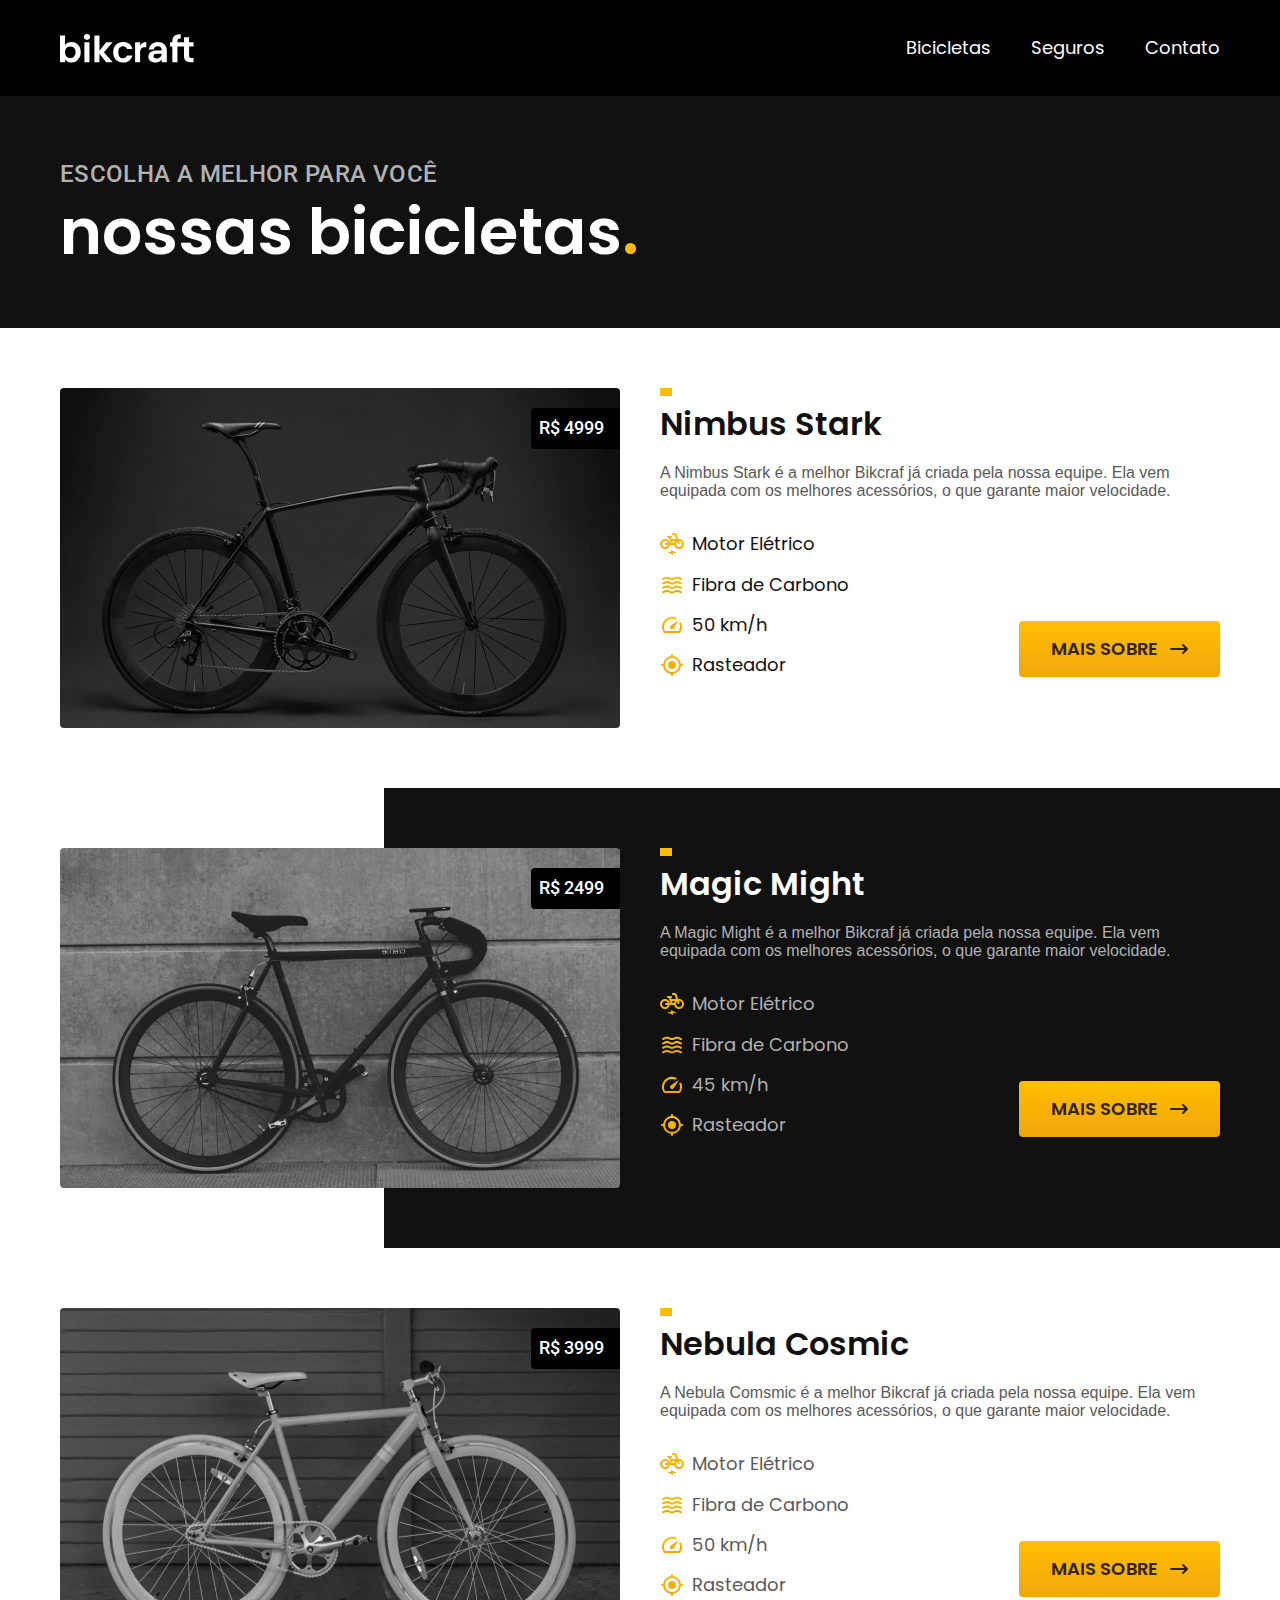
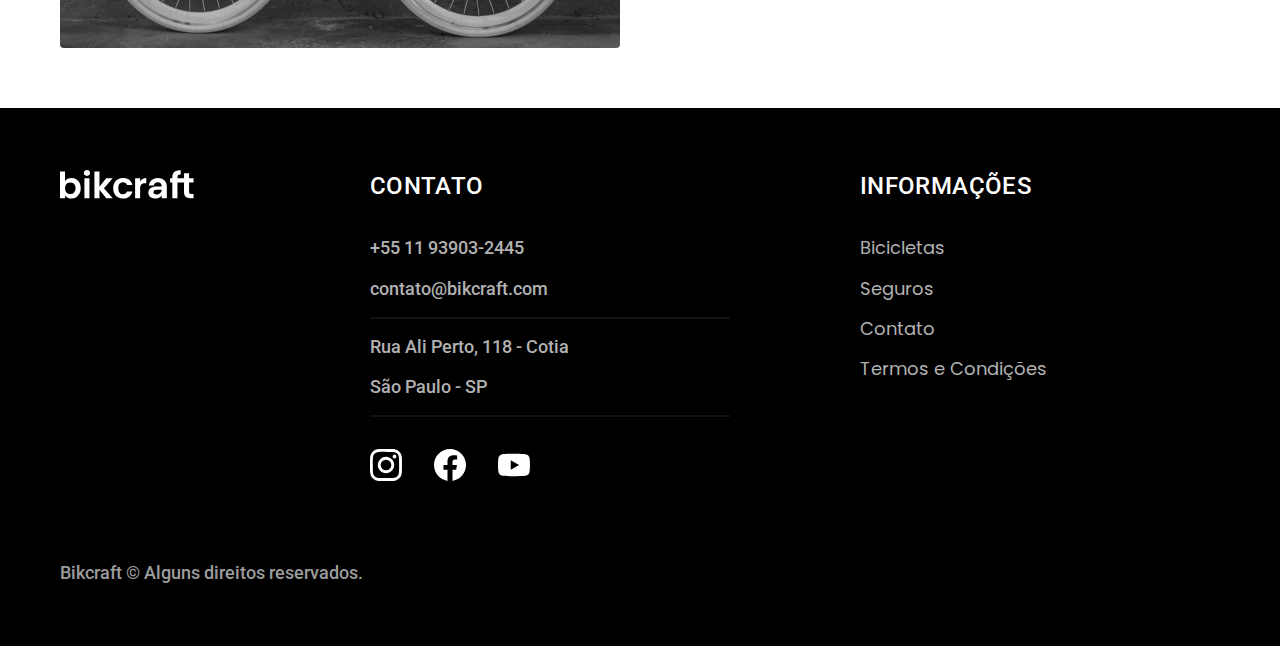
==== bicicletas.html @ 4321195b "Finalized home page, added bicycles page and added insurance page." ====
<!DOCTYPE html>
<html lang="pt-br">

<head>
    <meta charset="UTF-8">
    <meta name="viewport" content="width=device-width, initial-scale=1.0">
    <meta name="description" content="Termos e Condições.">

    <title>Bicicletas | Bikcraft</title>

    <link rel="stylesheet" href="./css/style.css">
    <!-- google fontes -->
    <link rel="preconnect" href="https://fonts.googleapis.com">
    <link rel="preconnect" href="https://fonts.gstatic.com" crossorigin>
    <link
        href="https://fonts.googleapis.com/css2?family=Poppins:ital,wght@0,100;0,200;0,300;0,400;0,500;0,600;0,700;0,800;0,900;1,100;1,200;1,300;1,400;1,500;1,600;1,700;1,800;1,900&family=Roboto:ital,wght@0,100;0,300;0,400;0,500;0,700;0,900;1,100;1,300;1,400;1,500;1,700;1,900&display=swap"
        rel="stylesheet">
    <!-- fim google fontes -->
</head>

<body id="bicicletas">
    <!--HEADER SITE-->
    <header class="header_bg">
        <div class="header container">
            <a href="./">
                <img src="./img/bikcraft.svg" alt="Bikcraft">
            </a>

            <nav aria-label="primaria">
                <ul class="header_menu font_1_m cor_0">
                    <li><a href="./bicicletas.html">Bicicletas</a></li>
                    <li><a href="./seguros.html">Seguros</a></li>
                    <li><a href="./contato.html">Contato</a></li>
                </ul> <!--header_menu-->
            </nav>
        </div> <!--header-->
    </header> <!--header_bg-->

    <main>
        <div class="titulo_bg">
            <div class="titulo container">
                <p class="font_2_l_b cor_5">Escolha a melhor para você</p>
                <h1 class="font_1_xxl cor_0">nossas bicicletas<span class="cor_p1">.</span></h1>
            </div> <!--titulo-->
        </div> <!--titulo_bg-->

        <div class="bicicletas_bg">
            <div class="bicicletas container">
                <div class="bicicletas_imagem">
                    <img src="./img/bicicletas/nimbus.jpg" alt="Bicicleta preta">
                    <span class="font_2_m cor_0">R$ 4999</span>
                </div>
                <div class="bicicletas_conteudo">
                    <h2 class="font_1_xl">Nimbus Stark</h2>
                    <p class="font_2_s cor_8">A Nimbus Stark é a melhor Bikcraf já criada pela nossa equipe. Ela vem
                        equipada com os melhores acessórios, o que garante maior velocidade.</p>

                    <ul class="font_1_m cor">
                        <li><img src="./img/icones/eletrica.svg">
                            Motor Elétrico
                        </li>
                        <li><img src="./img/icones/carbono.svg">
                            Fibra de Carbono
                        </li>
                        <li><img src="./img/icones/velocidade.svg">
                            50 km/h
                        </li>
                        <li><img src="./img/icones/rastreador.svg">
                            Rasteador
                        </li>
                    </ul>
                    <a class="botao seta" href="./bicicletas/nimbus.html">Mais Sobre</a>
                </div>
            </div>
        </div>

        <div class="bicicletas_bg">
            <div class="bicicletas container">
                <div class="bicicletas_imagem">
                    <img src="./img/bicicletas/magic.jpg" alt="Bicicleta preta">
                    <span class="font_2_m cor_0">R$ 2499</span>
                </div>
                <div class="bicicletas_conteudo">
                    <h2 class="font_1_xl cor_0">Magic Might</h2>
                    <p class="font_2_s cor_5">A Magic Might é a melhor Bikcraf já criada pela nossa equipe. Ela vem
                        equipada com os melhores acessórios, o que garante maior velocidade.</p>

                    <ul class="font_1_m cor_5">
                        <li><img src="./img/icones/eletrica.svg">
                            Motor Elétrico
                        </li>
                        <li><img src="./img/icones/carbono.svg">
                            Fibra de Carbono
                        </li>
                        <li><img src="./img/icones/velocidade.svg">
                            45 km/h
                        </li>
                        <li><img src="./img/icones/rastreador.svg">
                            Rasteador
                        </li>
                    </ul>

                    <a class="botao seta" href="./bicicletas/magic.html">Mais Sobre</a>
                </div>
            </div>
        </div>

        <div class="bicicletas_bg">
            <div class="bicicletas container">
                <div class="bicicletas_imagem">
                    <img src="./img/bicicletas/nebula.jpg" alt="Bicicleta preta">
                    <span class="font_2_m cor_0">R$ 3999</span>
                </div>
                <div class="bicicletas_conteudo">
                    <h2 class="font_1_xl">Nebula Cosmic</h2>
                    <p class="font_2_s cor_8">A Nebula Comsmic é a melhor Bikcraf já criada pela nossa equipe. Ela vem
                        equipada com os melhores acessórios, o que garante maior velocidade.</p>

                    <ul class="font_1_m cor_8">
                        <li><img src="./img/icones/eletrica.svg">
                            Motor Elétrico
                        </li>
                        <li><img src="./img/icones/carbono.svg">
                            Fibra de Carbono
                        </li>
                        <li><img src="./img/icones/velocidade.svg">
                            50 km/h
                        </li>
                        <li><img src="./img/icones/rastreador.svg">
                            Rasteador
                        </li>
                    </ul>
                    <a class="botao seta" href="./bicicletas/nebula.html">Mais Sobre</a>
                </div>
            </div>
        </div>
    </main>

    <!-- FOOTER SITE -->
    <footer class="footer_bg">
        <div class="footer container">
            <img src="./img/bikcraft.svg" alt="Bikcraft">
            <div class="footer_contato">
                <h3 class="font_2_l_b cor_0">Contato</h3>
                <ul class="font_2_m cor_5">
                    <li><a href="tel:+5511939032445">+55 11 93903-2445</a></li>
                    <li><a href="mailto:contato@bikcraft.com">contato@bikcraft.com</a></li>
                    <li>Rua Ali Perto, 118 - Cotia</li>
                    <li>São Paulo - SP</li>
                </ul>

                <div class="footer_redes">
                    <a href="./">
                        <img src="./img/redes/instagram.svg">
                    </a>
                    <a href="./">
                        <img src="./img/redes/facebook.svg">
                    </a>
                    <a href="./">
                        <img src="./img/redes/youtube.svg">
                    </a>
                </div> <!--footer_redes-->
            </div> <!--footer_contato-->
            <div class="footer_informacoes">
                <h3 class="font_2_l_b cor_0">Informações</h3>
                <nav>
                    <ul class="font_1_m cor_5">
                        <li><a href="./bicicletas.html">Bicicletas</a></li>
                        <li><a href="./seguros.html">Seguros</a></li>
                        <li><a href="./contato.html">Contato</a></li>
                        <li><a href="./termos.html">Termos e Condições</a></li>
                    </ul>
                </nav>
            </div> <!--footer_informacao-->
            <p class="footer_copy font_2_m cor_6">Bikcraft © Alguns direitos reservados.</p> <!--footer_copy-->
        </div> <!--footer-->
    </footer> <!--footer_bg-->
</body>

</html>
---- css/style.css ----
/* global */
@import url(./global/global.css);

/* Tipografia */
@import url(./utilidades/tipografia.css);

/* cores */
@import url(./utilidades/cores.css);

/* header */
@import url(./global/header.css);

/* Utilidades */
@import url(./utilidades/componentes.css);

/* Home */
@import url(./home/introducao.css);
@import url(/css/home/tecnologia.css);
@import url(home/parceiros.css);
@import url(home/depoimentos.css);

/* bicicletas */
@import url(./bicicletas/bicicletas-listas.css);
@import url(./bicicletas/bicicletas.css);

/* seguros */
@import url(./seguros/seguros.css);
@import url(./seguros/vantagens.css);
@import url(./seguros/perguntas.css);

/* Footer */
@import url(./global/footer.css);


/* Termos */
@import url(./termos/termos.css);
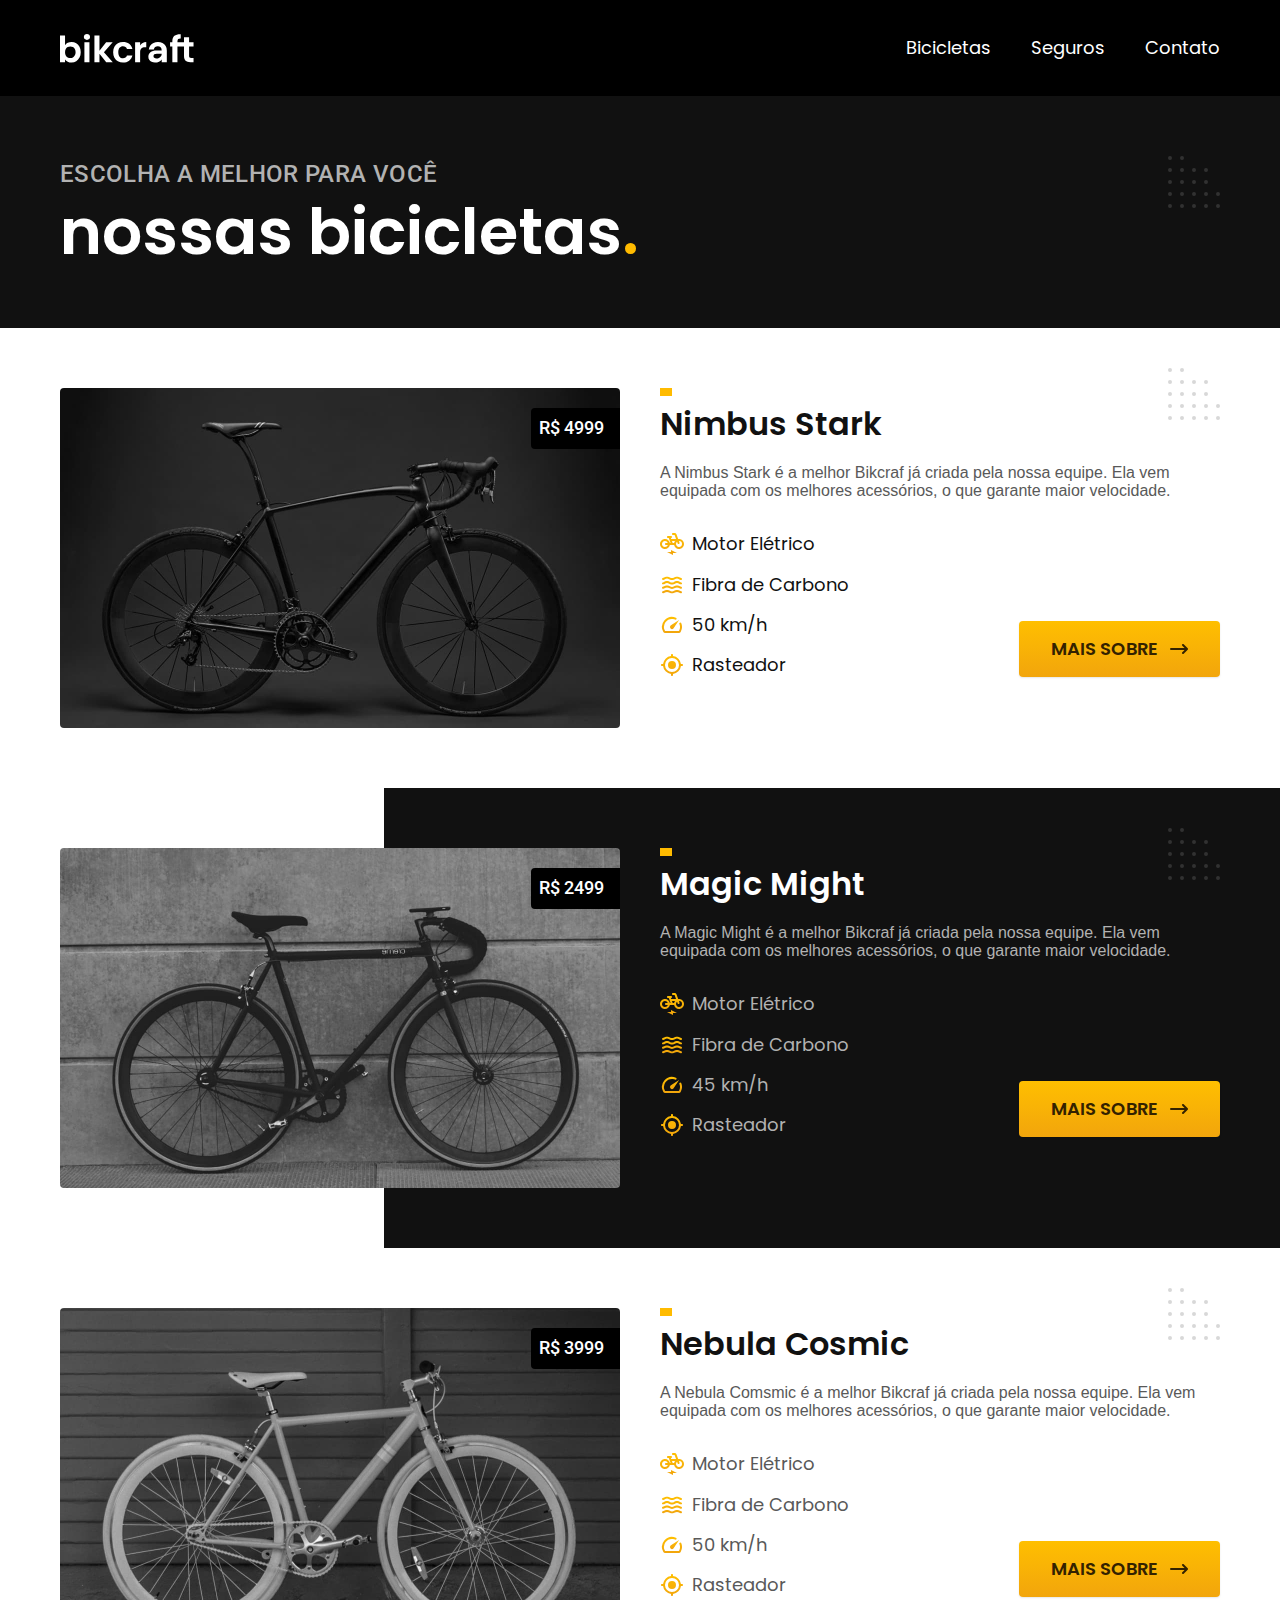
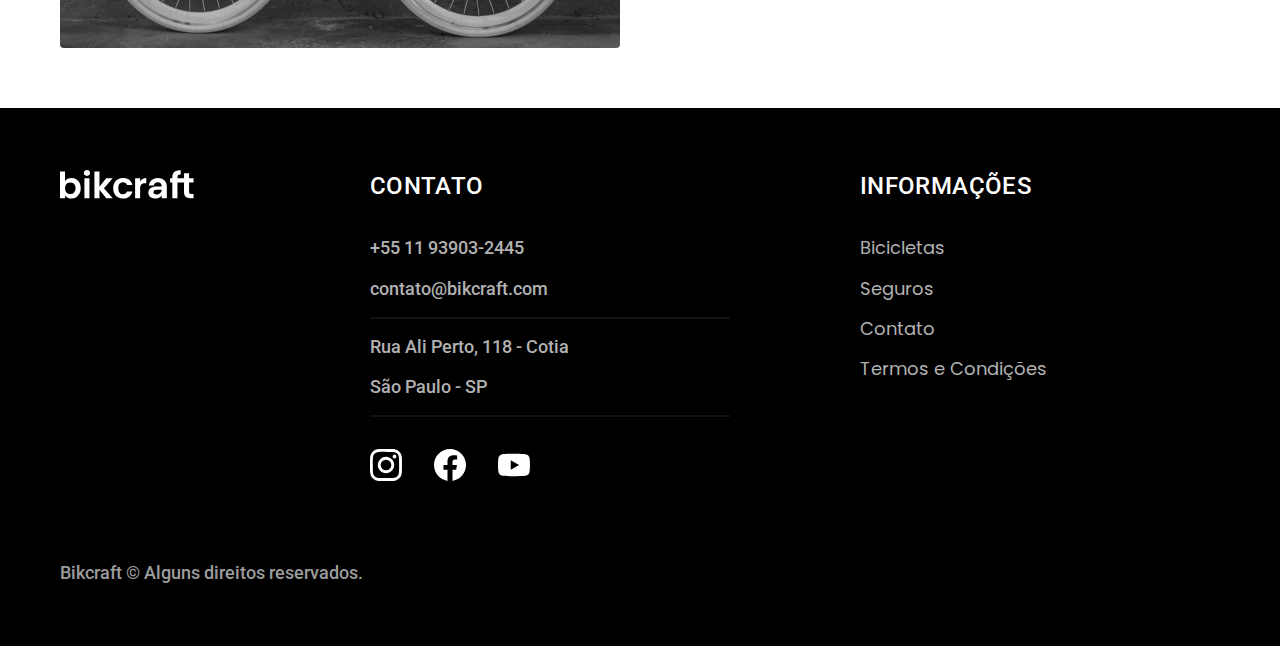
==== commit 0b2633aa: "Budget page finalized and project completed." ====
--- a/bicicletas.html
+++ b/bicicletas.html
@@ -8,6 +8,7 @@
 
     <title>Bicicletas | Bikcraft</title>
 
+    <link rel="preload" href="./css/style.css" as="style">
     <link rel="stylesheet" href="./css/style.css">
     <!-- google fontes -->
     <link rel="preconnect" href="https://fonts.googleapis.com">
@@ -70,9 +71,9 @@
                         </li>
                     </ul>
                     <a class="botao seta" href="./bicicletas/nimbus.html">Mais Sobre</a>
-                </div>
-            </div>
-        </div>
+                </div> <!--bicicletas_conteudo-->
+            </div> <!--bicicletas-->
+        </div> <!--bicicletas_bg-->
 
         <div class="bicicletas_bg">
             <div class="bicicletas container">
--- a/css/style.css
+++ b/css/style.css
@@ -12,6 +12,7 @@
 
 /* Utilidades */
 @import url(./utilidades/componentes.css);
+@import url(./utilidades/formulario.css);
 
 /* Home */
 @import url(./home/introducao.css);
@@ -23,6 +24,10 @@
 @import url(./bicicletas/bicicletas-listas.css);
 @import url(./bicicletas/bicicletas.css);
 
+/* bicicletas */
+@import url(./bicicleta/bicicleta.css);
+@import url(./bicicleta/seguro.css);
+
 /* seguros */
 @import url(./seguros/seguros.css);
 @import url(./seguros/vantagens.css);
@@ -31,6 +36,12 @@
 /* Footer */
 @import url(./global/footer.css);
 
+/* Contato */
+@import url(./contato/contato.css);
+@import url(./contato/lojas.css);
+
+/* orcamento */
+@import url(./orcamento/orcamento.css);
 
 /* Termos */
 @import url(./termos/termos.css);--- a/css/style.css
+++ b/css/style.css
@@ -12,6 +12,7 @@
 
 /* Utilidades */
 @import url(./utilidades/componentes.css);
+@import url(./utilidades/formulario.css);
 
 /* Home */
 @import url(./home/introducao.css);
@@ -23,6 +24,10 @@
 @import url(./bicicletas/bicicletas-listas.css);
 @import url(./bicicletas/bicicletas.css);
 
+/* bicicletas */
+@import url(./bicicleta/bicicleta.css);
+@import url(./bicicleta/seguro.css);
+
 /* seguros */
 @import url(./seguros/seguros.css);
 @import url(./seguros/vantagens.css);
@@ -31,6 +36,12 @@
 /* Footer */
 @import url(./global/footer.css);
 
+/* Contato */
+@import url(./contato/contato.css);
+@import url(./contato/lojas.css);
+
+/* orcamento */
+@import url(./orcamento/orcamento.css);
 
 /* Termos */
 @import url(./termos/termos.css);